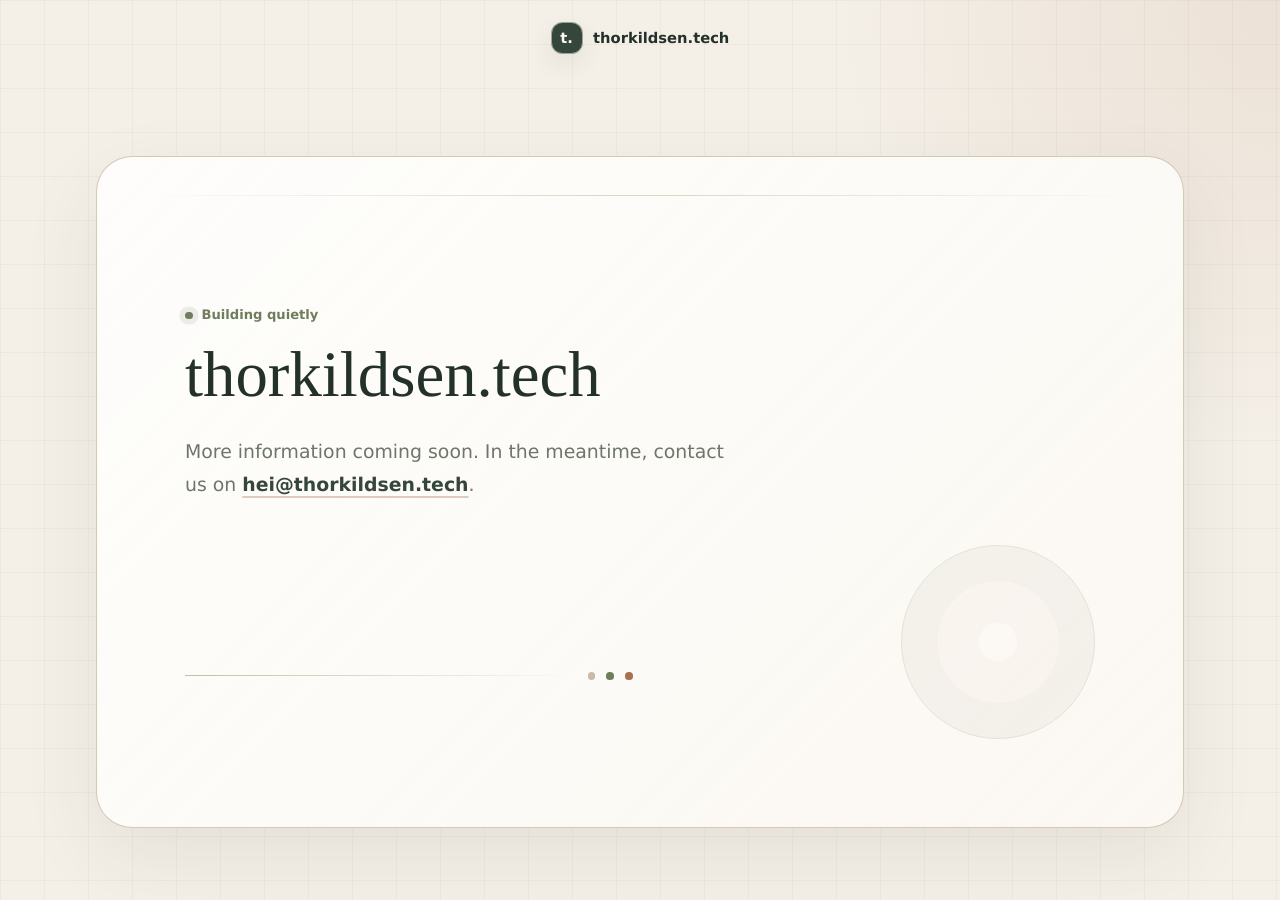
==== public/index.html @ 6506a345 "Add Cloudflare Workers static assets config" ====
<!doctype html>
<html lang="en">
  <head>
    <meta charset="utf-8">
    <meta name="viewport" content="width=device-width, initial-scale=1">
    <title>thorkildsen.tech</title>
    <meta
      name="description"
      content="thorkildsen.tech is a quiet home for upcoming digital products and practical software."
    >
    <link rel="stylesheet" href="styles.css">
  </head>
  <body>
    <header class="site-header" aria-label="Site header">
      <a class="logo" href="/" aria-label="thorkildsen.tech home">
        <span class="logo-mark">t.</span>
        <span>thorkildsen.tech</span>
      </a>
    </header>

    <main>
      <section class="hero" aria-labelledby="home-title">
        <div class="hero-copy">
          <p class="status">Building quietly</p>
          <h1 id="home-title">thorkildsen.tech</h1>
          <p class="lead">
            More information coming soon. In the meantime, contact us on
            <a href="mailto:hei@thorkildsen.tech">hei@thorkildsen.tech</a>.
          </p>
        </div>

        <div class="interface-line" aria-hidden="true">
          <span></span>
          <span></span>
          <span></span>
        </div>
      </section>
    </main>
  </body>
</html>
---- public/styles.css ----
:root {
  --page: #f4efe7;
  --surface: #fbf8f2;
  --surface-soft: #eee6da;
  --ink: #24312b;
  --muted: #6f756a;
  --quiet: #9b927f;
  --line: #ded3c2;
  --line-strong: #c9bba5;
  --sage: #6f7d5c;
  --moss: #35463a;
  --clay: #a96f4f;
  --shadow: rgba(51, 59, 48, 0.08);
}

* {
  box-sizing: border-box;
}

html {
  min-height: 100%;
  background: var(--page);
}

body {
  min-height: 100%;
  margin: 0;
  color: var(--ink);
  background:
    linear-gradient(rgba(36, 49, 43, 0.035) 1px, transparent 1px),
    linear-gradient(90deg, rgba(36, 49, 43, 0.035) 1px, transparent 1px),
    radial-gradient(circle at top right, rgba(169, 111, 79, 0.11), transparent 28rem),
    var(--page);
  background-size: 44px 44px, 44px 44px, auto, auto;
  font-family:
    ui-sans-serif, system-ui, -apple-system, BlinkMacSystemFont, "Segoe UI",
    sans-serif;
  text-rendering: geometricPrecision;
}

a {
  color: inherit;
}

.site-header {
  position: fixed;
  z-index: 10;
  top: 0;
  right: 0;
  left: 0;
  display: flex;
  justify-content: center;
  padding: 1.4rem 1.25rem;
}

.logo {
  display: inline-flex;
  align-items: center;
  gap: 0.65rem;
  color: var(--ink);
  font-size: 0.92rem;
  font-weight: 720;
  letter-spacing: 0;
  text-decoration: none;
}

.logo-mark {
  display: grid;
  width: 2rem;
  height: 2rem;
  align-items: center;
  color: var(--surface);
  background: var(--moss);
  border: 1px solid rgba(255, 255, 255, 0.5);
  border-radius: 0.72rem;
  box-shadow: 0 10px 24px var(--shadow);
  font-size: 0.92rem;
  font-weight: 760;
  place-items: center;
}

main {
  display: grid;
  min-height: 100svh;
  padding: 6.5rem 1.25rem 1.25rem;
  place-items: center;
}

.hero {
  position: relative;
  display: grid;
  width: min(100%, 68rem);
  min-height: min(42rem, calc(100svh - 8rem));
  align-items: center;
  padding: 5.5rem;
  overflow: hidden;
  background:
    linear-gradient(135deg, rgba(255, 255, 255, 0.76), rgba(251, 248, 242, 0.92)),
    var(--surface);
  border: 1px solid rgba(201, 187, 165, 0.78);
  border-radius: 2.25rem;
  box-shadow: 0 28px 80px var(--shadow);
}

.hero::before,
.hero::after {
  position: absolute;
  content: "";
  pointer-events: none;
}

.hero::before {
  top: 2.4rem;
  right: 2.4rem;
  left: 2.4rem;
  height: 1px;
  background: linear-gradient(90deg, transparent, var(--line), transparent);
}

.hero::after {
  right: 5.5rem;
  bottom: 5.5rem;
  width: 12rem;
  height: 12rem;
  border: 1px solid rgba(111, 125, 92, 0.18);
  border-radius: 50%;
  box-shadow:
    inset 0 0 0 2.2rem rgba(111, 125, 92, 0.03),
    inset 0 0 0 4.8rem rgba(169, 111, 79, 0.03);
}

.hero-copy {
  position: relative;
  z-index: 1;
  min-width: 0;
  max-width: 42rem;
}

.status {
  display: inline-flex;
  align-items: center;
  gap: 0.55rem;
  margin: 0 0 1.2rem;
  color: var(--sage);
  font-size: 0.82rem;
  font-weight: 720;
  letter-spacing: 0;
}

.status::before {
  width: 0.48rem;
  height: 0.48rem;
  content: "";
  background: var(--sage);
  border-radius: 50%;
  box-shadow: 0 0 0 0.35rem rgba(111, 125, 92, 0.12);
}

h1 {
  max-width: 100%;
  margin: 0;
  color: var(--ink);
  font-family:
    ui-serif, Georgia, Cambria, "Times New Roman", Times, serif;
  font-size: 4.05rem;
  font-weight: 520;
  line-height: 1.02;
  letter-spacing: 0;
}

.lead {
  max-width: 35rem;
  margin: 1.75rem 0 0;
  color: var(--muted);
  font-size: 1.18rem;
  line-height: 1.75;
}

.lead a {
  color: var(--moss);
  font-weight: 720;
  text-decoration: underline;
  text-decoration-color: rgba(169, 111, 79, 0.35);
  text-decoration-thickness: 0.08em;
  text-underline-offset: 0.24em;
}

.lead a:hover {
  color: var(--clay);
}

.interface-line {
  position: relative;
  z-index: 1;
  display: flex;
  width: min(100%, 28rem);
  align-items: center;
  gap: 0.7rem;
  margin-top: 3.2rem;
}

.interface-line::before {
  flex: 1;
  height: 1px;
  content: "";
  background: linear-gradient(90deg, var(--line-strong), transparent);
}

.interface-line span {
  width: 0.48rem;
  height: 0.48rem;
  background: var(--line-strong);
  border-radius: 50%;
}

.interface-line span:nth-child(2) {
  background: var(--sage);
}

.interface-line span:nth-child(3) {
  background: var(--clay);
}

@media (max-width: 880px) {
  main {
    align-items: stretch;
    padding-top: 5.75rem;
  }

  .hero {
    min-height: calc(100svh - 7rem);
    padding: 3rem;
  }

  .hero::after {
    right: 2rem;
    bottom: 2rem;
  }

  h1 {
    max-width: 100%;
    font-size: 4rem;
  }
}

@media (max-width: 560px) {
  .site-header {
    justify-content: flex-start;
    padding: 1rem;
  }

  main {
    padding: 5rem 0.85rem 0.85rem;
  }

  .hero {
    min-height: calc(100svh - 5.85rem);
    gap: 2.4rem;
    padding: 2rem;
    border-radius: 1.45rem;
  }

  .hero::before {
    right: 1.25rem;
    left: 1.25rem;
  }

  .hero::after {
    width: 10rem;
    height: 10rem;
  }

  .status {
    margin-bottom: 1rem;
  }

  h1 {
    font-size: 2.38rem;
  }

  .lead {
    margin-top: 1.25rem;
    font-size: 1.02rem;
    line-height: 1.65;
  }

  .interface-line {
    margin-top: 2.4rem;
  }
}

@media (max-width: 360px) {
  h1 {
    font-size: 2.08rem;
  }
}
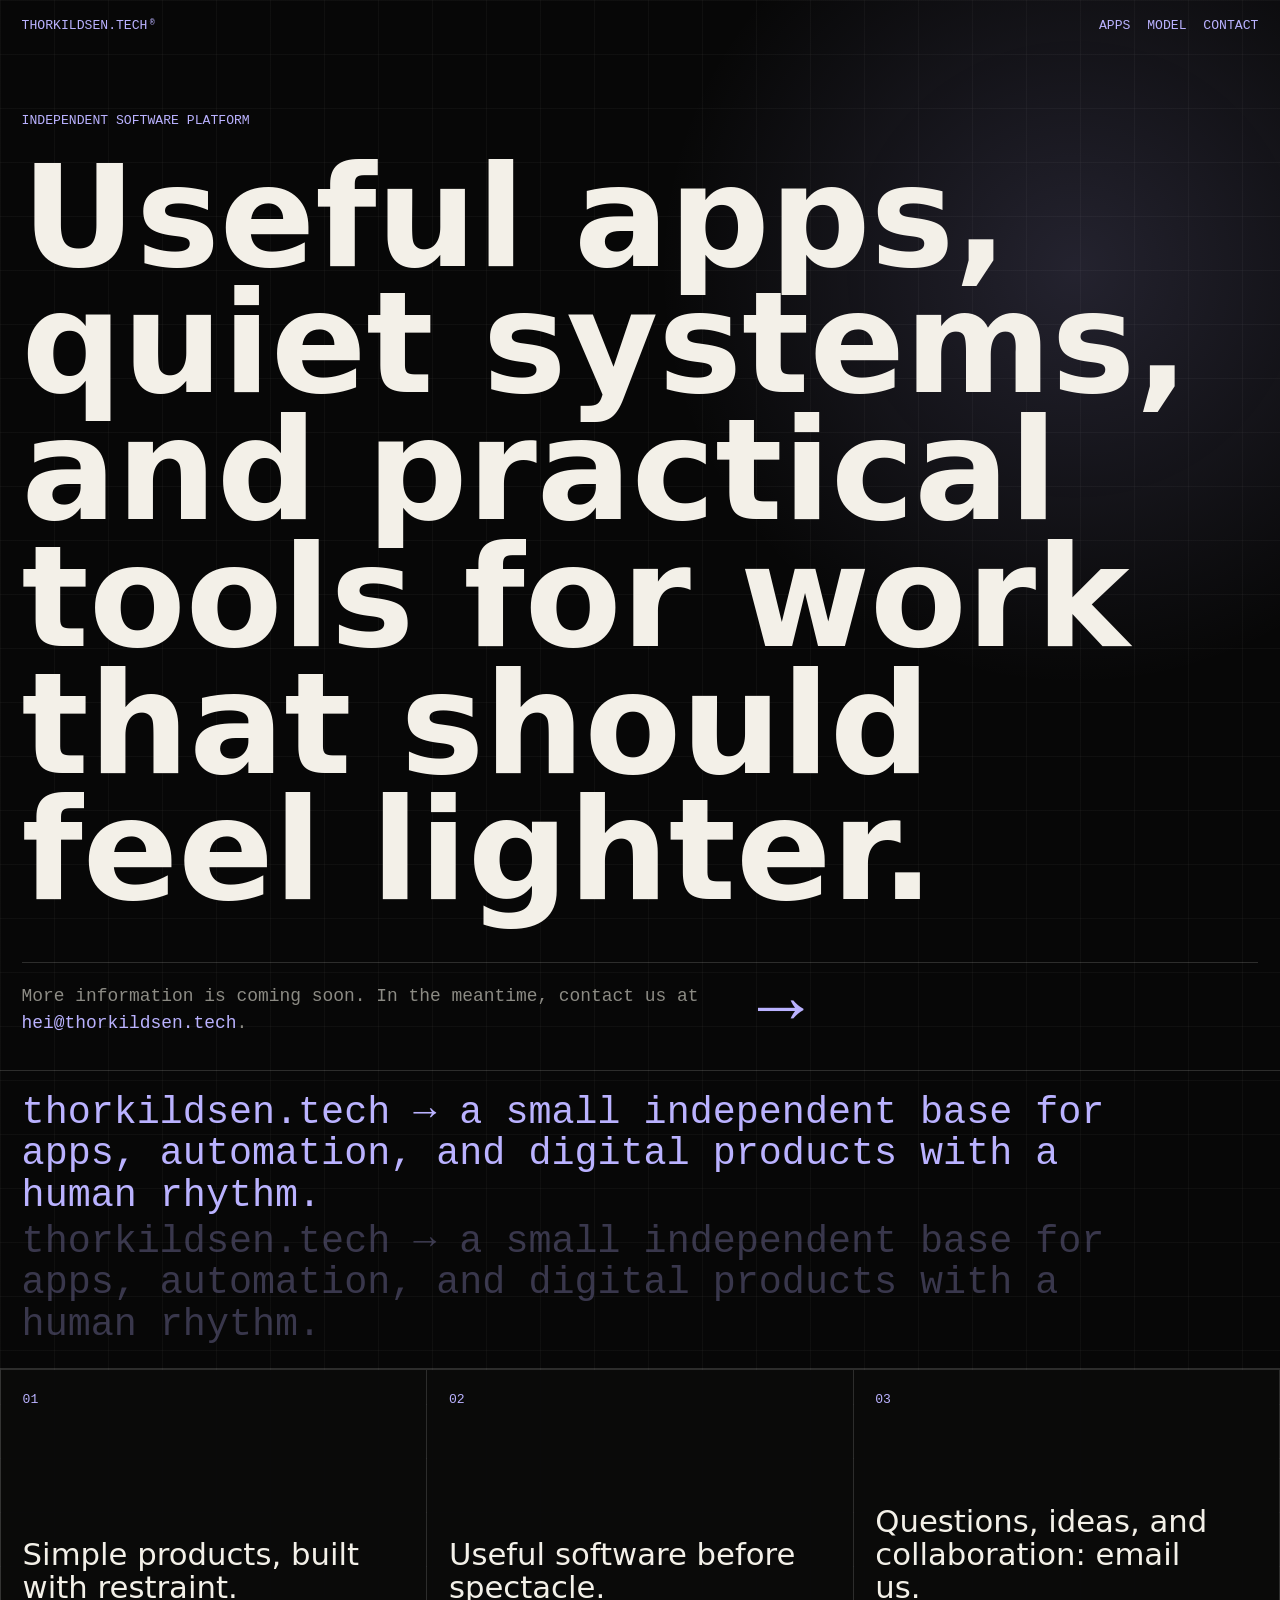
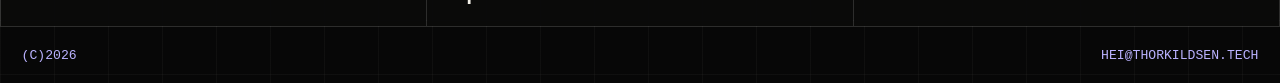
==== commit 7a7f0083: "Redesign landing page with editorial dark style" ====
--- a/public/index.html
+++ b/public/index.html
@@ -6,35 +6,68 @@
     <title>thorkildsen.tech</title>
     <meta
       name="description"
-      content="thorkildsen.tech is a quiet home for upcoming digital products and practical software."
+      content="thorkildsen.tech is an independent home for useful apps, automations, and practical software."
     >
     <link rel="stylesheet" href="styles.css">
   </head>
   <body>
     <header class="site-header" aria-label="Site header">
       <a class="logo" href="/" aria-label="thorkildsen.tech home">
-        <span class="logo-mark">t.</span>
-        <span>thorkildsen.tech</span>
+        thorkildsen.tech<sup>®</sup>
       </a>
+      <nav class="site-nav" aria-label="Primary navigation">
+        <a href="#work">Apps</a>
+        <a href="#model">Model</a>
+        <a href="mailto:hei@thorkildsen.tech">Contact</a>
+      </nav>
     </header>
 
     <main>
       <section class="hero" aria-labelledby="home-title">
-        <div class="hero-copy">
-          <p class="status">Building quietly</p>
-          <h1 id="home-title">thorkildsen.tech</h1>
-          <p class="lead">
-            More information coming soon. In the meantime, contact us on
+        <p class="kicker">Independent software platform</p>
+        <h1 id="home-title">
+          Useful apps, quiet systems, and practical tools for work that should
+          feel lighter.
+        </h1>
+        <div class="hero-footer">
+          <p>
+            More information is coming soon. In the meantime, contact us at
             <a href="mailto:hei@thorkildsen.tech">hei@thorkildsen.tech</a>.
           </p>
+          <span aria-hidden="true">→</span>
         </div>
+      </section>
 
-        <div class="interface-line" aria-hidden="true">
-          <span></span>
-          <span></span>
-          <span></span>
+      <section class="statement" id="work" aria-label="Current focus">
+        <p>
+          thorkildsen.tech → a small independent base for apps, automation, and
+          digital products with a human rhythm.
+        </p>
+        <p>
+          thorkildsen.tech → a small independent base for apps, automation, and
+          digital products with a human rhythm.
+        </p>
+      </section>
+
+      <section class="info-grid" id="model" aria-label="About the model">
+        <div>
+          <span>01</span>
+          <p>Simple products, built with restraint.</p>
+        </div>
+        <div>
+          <span>02</span>
+          <p>Useful software before spectacle.</p>
+        </div>
+        <div>
+          <span>03</span>
+          <p>Questions, ideas, and collaboration: email us.</p>
         </div>
       </section>
     </main>
+
+    <footer class="site-footer">
+      <span>(C)2026</span>
+      <a href="mailto:hei@thorkildsen.tech">hei@thorkildsen.tech</a>
+    </footer>
   </body>
 </html>
--- a/public/styles.css
+++ b/public/styles.css
@@ -1,16 +1,12 @@
 :root {
-  --page: #f4efe7;
-  --surface: #fbf8f2;
-  --surface-soft: #eee6da;
-  --ink: #24312b;
-  --muted: #6f756a;
-  --quiet: #9b927f;
-  --line: #ded3c2;
-  --line-strong: #c9bba5;
-  --sage: #6f7d5c;
-  --moss: #35463a;
-  --clay: #a96f4f;
-  --shadow: rgba(51, 59, 48, 0.08);
+  --bg: #070707;
+  --ink: #f3f0e8;
+  --muted: #8c8b84;
+  --line: rgba(243, 240, 232, 0.16);
+  --accent: #bab2ff;
+  --accent-soft: rgba(186, 178, 255, 0.16);
+  --panel: rgba(243, 240, 232, 0.045);
+  --panel-strong: rgba(243, 240, 232, 0.085);
 }
 
 * {
@@ -19,7 +15,8 @@
 
 html {
   min-height: 100%;
-  background: var(--page);
+  scroll-behavior: smooth;
+  background: var(--bg);
 }
 
 body {
@@ -27,15 +24,15 @@
   margin: 0;
   color: var(--ink);
   background:
-    linear-gradient(rgba(36, 49, 43, 0.035) 1px, transparent 1px),
-    linear-gradient(90deg, rgba(36, 49, 43, 0.035) 1px, transparent 1px),
-    radial-gradient(circle at top right, rgba(169, 111, 79, 0.11), transparent 28rem),
-    var(--page);
-  background-size: 44px 44px, 44px 44px, auto, auto;
+    radial-gradient(circle at 84% 16%, var(--accent-soft), transparent 26rem),
+    linear-gradient(rgba(243, 240, 232, 0.035) 1px, transparent 1px),
+    linear-gradient(90deg, rgba(243, 240, 232, 0.035) 1px, transparent 1px),
+    var(--bg);
+  background-size: auto, 54px 54px, 54px 54px, auto;
   font-family:
-    ui-sans-serif, system-ui, -apple-system, BlinkMacSystemFont, "Segoe UI",
-    sans-serif;
-  text-rendering: geometricPrecision;
+    "Roboto Mono", "DM Mono", ui-monospace, SFMono-Regular, Menlo, Monaco,
+    Consolas, monospace;
+  letter-spacing: 0;
 }
 
 a {
@@ -44,253 +41,266 @@
 
 .site-header {
   position: fixed;
-  z-index: 10;
+  z-index: 20;
   top: 0;
   right: 0;
   left: 0;
   display: flex;
-  justify-content: center;
-  padding: 1.4rem 1.25rem;
+  align-items: center;
+  justify-content: space-between;
+  gap: 1rem;
+  padding: 1.2rem 1.35rem;
+  color: var(--accent);
+  mix-blend-mode: normal;
+}
+
+.logo,
+.site-nav a,
+.site-footer {
+  font-size: 0.82rem;
+  line-height: 1;
+  text-transform: uppercase;
 }
 
 .logo {
   display: inline-flex;
+  align-items: flex-start;
+  font-weight: 500;
+  text-decoration: none;
+}
+
+.logo sup {
+  margin-left: 0.15rem;
+  font-size: 0.52rem;
+  line-height: 1;
+}
+
+.site-nav {
+  display: flex;
   align-items: center;
-  gap: 0.65rem;
-  color: var(--ink);
-  font-size: 0.92rem;
-  font-weight: 720;
-  letter-spacing: 0;
+  gap: 1.05rem;
+}
+
+.site-nav a,
+.site-footer a,
+.hero-footer a {
   text-decoration: none;
 }
 
-.logo-mark {
-  display: grid;
-  width: 2rem;
-  height: 2rem;
-  align-items: center;
-  color: var(--surface);
-  background: var(--moss);
-  border: 1px solid rgba(255, 255, 255, 0.5);
-  border-radius: 0.72rem;
-  box-shadow: 0 10px 24px var(--shadow);
-  font-size: 0.92rem;
-  font-weight: 760;
-  place-items: center;
+.site-nav a {
+  position: relative;
+  color: var(--accent);
+}
+
+.site-nav a::after,
+.site-footer a::after,
+.hero-footer a::after {
+  position: absolute;
+  right: 0;
+  bottom: -0.18rem;
+  left: 0;
+  height: 1px;
+  content: "";
+  background: currentColor;
+  opacity: 0;
+  transform: scaleX(0.4);
+  transform-origin: left;
+  transition: opacity 180ms ease, transform 180ms ease;
+}
+
+.site-nav a:hover::after,
+.site-footer a:hover::after,
+.hero-footer a:hover::after {
+  opacity: 0.9;
+  transform: scaleX(1);
 }
 
 main {
+  min-height: 100svh;
+}
+
+.hero {
   display: grid;
   min-height: 100svh;
-  padding: 6.5rem 1.25rem 1.25rem;
-  place-items: center;
-}
-
-.hero {
-  position: relative;
-  display: grid;
-  width: min(100%, 68rem);
-  min-height: min(42rem, calc(100svh - 8rem));
-  align-items: center;
-  padding: 5.5rem;
-  overflow: hidden;
-  background:
-    linear-gradient(135deg, rgba(255, 255, 255, 0.76), rgba(251, 248, 242, 0.92)),
-    var(--surface);
-  border: 1px solid rgba(201, 187, 165, 0.78);
-  border-radius: 2.25rem;
-  box-shadow: 0 28px 80px var(--shadow);
-}
-
-.hero::before,
-.hero::after {
-  position: absolute;
-  content: "";
-  pointer-events: none;
-}
-
-.hero::before {
-  top: 2.4rem;
-  right: 2.4rem;
-  left: 2.4rem;
-  height: 1px;
-  background: linear-gradient(90deg, transparent, var(--line), transparent);
-}
-
-.hero::after {
-  right: 5.5rem;
-  bottom: 5.5rem;
-  width: 12rem;
-  height: 12rem;
-  border: 1px solid rgba(111, 125, 92, 0.18);
-  border-radius: 50%;
-  box-shadow:
-    inset 0 0 0 2.2rem rgba(111, 125, 92, 0.03),
-    inset 0 0 0 4.8rem rgba(169, 111, 79, 0.03);
-}
-
-.hero-copy {
-  position: relative;
-  z-index: 1;
-  min-width: 0;
-  max-width: 42rem;
-}
-
-.status {
-  display: inline-flex;
-  align-items: center;
-  gap: 0.55rem;
-  margin: 0 0 1.2rem;
-  color: var(--sage);
+  align-content: end;
+  padding: 7rem 1.35rem 2rem;
+}
+
+.kicker {
+  max-width: 33rem;
+  margin: 0 0 1.5rem;
+  color: var(--accent);
   font-size: 0.82rem;
-  font-weight: 720;
-  letter-spacing: 0;
-}
-
-.status::before {
-  width: 0.48rem;
-  height: 0.48rem;
-  content: "";
-  background: var(--sage);
-  border-radius: 50%;
-  box-shadow: 0 0 0 0.35rem rgba(111, 125, 92, 0.12);
+  line-height: 1.35;
+  text-transform: uppercase;
 }
 
 h1 {
-  max-width: 100%;
+  max-width: 13.6ch;
   margin: 0;
   color: var(--ink);
   font-family:
-    ui-serif, Georgia, Cambria, "Times New Roman", Times, serif;
-  font-size: 4.05rem;
+    Inter, ui-sans-serif, system-ui, -apple-system, BlinkMacSystemFont, "Segoe UI",
+    sans-serif;
+  font-size: clamp(4rem, 11vw, 10.8rem);
+  font-weight: 650;
+  line-height: 0.9;
+  letter-spacing: 0;
+}
+
+.hero-footer {
+  display: grid;
+  max-width: 100%;
+  grid-template-columns: minmax(0, 44rem) auto;
+  gap: 2rem;
+  align-items: end;
+  margin-top: 3rem;
+  padding-top: 1.1rem;
+  border-top: 1px solid var(--line);
+}
+
+.hero-footer p {
+  margin: 0;
+  color: var(--muted);
+  font-size: clamp(1rem, 1.4vw, 1.35rem);
+  line-height: 1.55;
+}
+
+.hero-footer a {
+  position: relative;
+  color: var(--accent);
+  white-space: nowrap;
+}
+
+.hero-footer span {
+  color: var(--accent);
+  font-size: clamp(2.5rem, 6vw, 5.5rem);
+  line-height: 0.75;
+}
+
+.statement {
+  display: grid;
+  gap: 0.3rem;
+  padding: 1.35rem;
+  border-top: 1px solid var(--line);
+  border-bottom: 1px solid var(--line);
+}
+
+.statement p {
+  max-width: 72rem;
+  margin: 0;
+  color: var(--accent);
+  font-size: clamp(1.25rem, 3vw, 3rem);
+  font-weight: 500;
+  line-height: 1.08;
+}
+
+.statement p:nth-child(2) {
+  color: rgba(186, 178, 255, 0.28);
+}
+
+.info-grid {
+  display: grid;
+  grid-template-columns: repeat(3, minmax(0, 1fr));
+  gap: 1px;
+  padding: 1px;
+  background: var(--line);
+}
+
+.info-grid div {
+  min-height: 16rem;
+  display: flex;
+  flex-direction: column;
+  justify-content: space-between;
+  padding: 1.35rem;
+  background: rgba(7, 7, 7, 0.92);
+}
+
+.info-grid span {
+  color: var(--accent);
+  font-size: 0.82rem;
+}
+
+.info-grid p {
+  max-width: 22rem;
+  margin: 0;
+  color: var(--ink);
+  font-family:
+    Inter, ui-sans-serif, system-ui, -apple-system, BlinkMacSystemFont, "Segoe UI",
+    sans-serif;
+  font-size: clamp(1.35rem, 2.4vw, 2.4rem);
   font-weight: 520;
-  line-height: 1.02;
-  letter-spacing: 0;
-}
-
-.lead {
-  max-width: 35rem;
-  margin: 1.75rem 0 0;
-  color: var(--muted);
-  font-size: 1.18rem;
-  line-height: 1.75;
-}
-
-.lead a {
-  color: var(--moss);
-  font-weight: 720;
-  text-decoration: underline;
-  text-decoration-color: rgba(169, 111, 79, 0.35);
-  text-decoration-thickness: 0.08em;
-  text-underline-offset: 0.24em;
-}
-
-.lead a:hover {
-  color: var(--clay);
-}
-
-.interface-line {
+  line-height: 1.08;
+}
+
+.site-footer {
+  display: flex;
+  justify-content: space-between;
+  gap: 1rem;
+  padding: 1.35rem;
+  color: var(--accent);
+}
+
+.site-footer a {
   position: relative;
-  z-index: 1;
-  display: flex;
-  width: min(100%, 28rem);
-  align-items: center;
-  gap: 0.7rem;
-  margin-top: 3.2rem;
-}
-
-.interface-line::before {
-  flex: 1;
-  height: 1px;
-  content: "";
-  background: linear-gradient(90deg, var(--line-strong), transparent);
-}
-
-.interface-line span {
-  width: 0.48rem;
-  height: 0.48rem;
-  background: var(--line-strong);
-  border-radius: 50%;
-}
-
-.interface-line span:nth-child(2) {
-  background: var(--sage);
-}
-
-.interface-line span:nth-child(3) {
-  background: var(--clay);
-}
-
-@media (max-width: 880px) {
-  main {
-    align-items: stretch;
-    padding-top: 5.75rem;
+}
+
+@media (max-width: 820px) {
+  .site-header {
+    align-items: flex-start;
+    flex-direction: column;
+    gap: 0.9rem;
+  }
+
+  .site-nav {
+    flex-wrap: wrap;
   }
 
   .hero {
-    min-height: calc(100svh - 7rem);
-    padding: 3rem;
-  }
-
-  .hero::after {
-    right: 2rem;
-    bottom: 2rem;
+    padding-top: 9.5rem;
   }
 
   h1 {
-    max-width: 100%;
-    font-size: 4rem;
-  }
-}
-
-@media (max-width: 560px) {
-  .site-header {
-    justify-content: flex-start;
-    padding: 1rem;
-  }
-
-  main {
-    padding: 5rem 0.85rem 0.85rem;
+    max-width: 10ch;
+    font-size: clamp(3.2rem, 14vw, 6rem);
+  }
+
+  .hero-footer {
+    grid-template-columns: 1fr;
+  }
+
+  .hero-footer span {
+    justify-self: end;
+  }
+
+  .info-grid {
+    grid-template-columns: 1fr;
+  }
+
+  .info-grid div {
+    min-height: 12rem;
+  }
+}
+
+@media (max-width: 500px) {
+  .site-header,
+  .hero,
+  .statement,
+  .site-footer {
+    padding-right: 1rem;
+    padding-left: 1rem;
   }
 
   .hero {
-    min-height: calc(100svh - 5.85rem);
-    gap: 2.4rem;
-    padding: 2rem;
-    border-radius: 1.45rem;
-  }
-
-  .hero::before {
-    right: 1.25rem;
-    left: 1.25rem;
-  }
-
-  .hero::after {
-    width: 10rem;
-    height: 10rem;
-  }
-
-  .status {
-    margin-bottom: 1rem;
-  }
-
-  h1 {
-    font-size: 2.38rem;
-  }
-
-  .lead {
-    margin-top: 1.25rem;
-    font-size: 1.02rem;
-    line-height: 1.65;
-  }
-
-  .interface-line {
-    margin-top: 2.4rem;
-  }
-}
-
-@media (max-width: 360px) {
-  h1 {
-    font-size: 2.08rem;
-  }
-}
+    padding-bottom: 1.25rem;
+  }
+
+  .hero-footer a {
+    white-space: normal;
+  }
+
+  .site-footer {
+    align-items: flex-start;
+    flex-direction: column;
+  }
+}
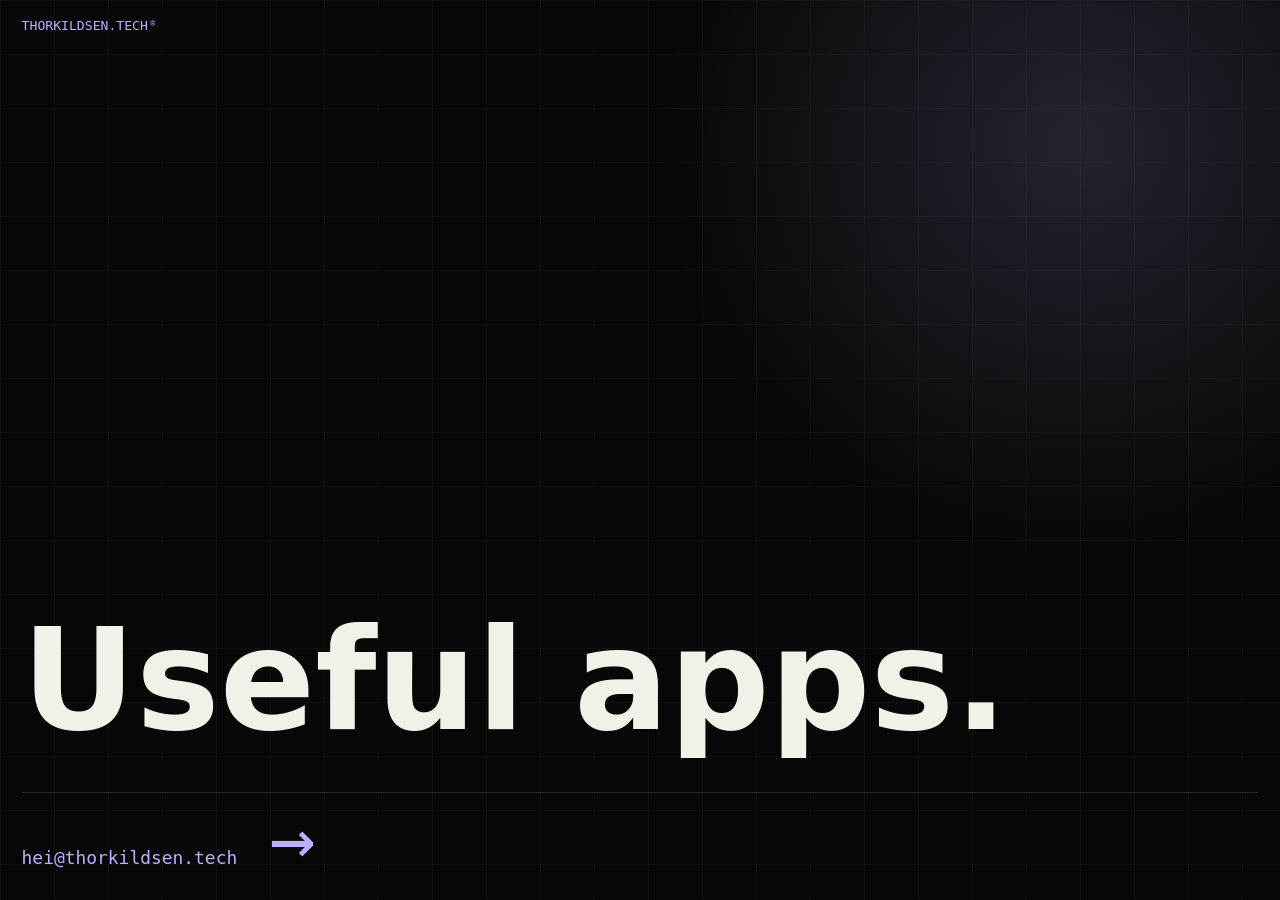
==== commit ad5aeb5d: "Simplify landing page copy" ====
--- a/public/index.html
+++ b/public/index.html
@@ -15,59 +15,16 @@
       <a class="logo" href="/" aria-label="thorkildsen.tech home">
         thorkildsen.tech<sup>®</sup>
       </a>
-      <nav class="site-nav" aria-label="Primary navigation">
-        <a href="#work">Apps</a>
-        <a href="#model">Model</a>
-        <a href="mailto:hei@thorkildsen.tech">Contact</a>
-      </nav>
     </header>
 
     <main>
       <section class="hero" aria-labelledby="home-title">
-        <p class="kicker">Independent software platform</p>
-        <h1 id="home-title">
-          Useful apps, quiet systems, and practical tools for work that should
-          feel lighter.
-        </h1>
+        <h1 id="home-title">Useful apps.</h1>
         <div class="hero-footer">
-          <p>
-            More information is coming soon. In the meantime, contact us at
-            <a href="mailto:hei@thorkildsen.tech">hei@thorkildsen.tech</a>.
-          </p>
+          <a href="mailto:hei@thorkildsen.tech">hei@thorkildsen.tech</a>
           <span aria-hidden="true">→</span>
         </div>
       </section>
-
-      <section class="statement" id="work" aria-label="Current focus">
-        <p>
-          thorkildsen.tech → a small independent base for apps, automation, and
-          digital products with a human rhythm.
-        </p>
-        <p>
-          thorkildsen.tech → a small independent base for apps, automation, and
-          digital products with a human rhythm.
-        </p>
-      </section>
-
-      <section class="info-grid" id="model" aria-label="About the model">
-        <div>
-          <span>01</span>
-          <p>Simple products, built with restraint.</p>
-        </div>
-        <div>
-          <span>02</span>
-          <p>Useful software before spectacle.</p>
-        </div>
-        <div>
-          <span>03</span>
-          <p>Questions, ideas, and collaboration: email us.</p>
-        </div>
-      </section>
     </main>
-
-    <footer class="site-footer">
-      <span>(C)2026</span>
-      <a href="mailto:hei@thorkildsen.tech">hei@thorkildsen.tech</a>
-    </footer>
   </body>
 </html>
--- a/public/styles.css
+++ b/public/styles.css
@@ -47,16 +47,13 @@
   left: 0;
   display: flex;
   align-items: center;
-  justify-content: space-between;
-  gap: 1rem;
+  justify-content: flex-start;
   padding: 1.2rem 1.35rem;
   color: var(--accent);
   mix-blend-mode: normal;
 }
 
-.logo,
-.site-nav a,
-.site-footer {
+.logo {
   font-size: 0.82rem;
   line-height: 1;
   text-transform: uppercase;
@@ -75,25 +72,11 @@
   line-height: 1;
 }
 
-.site-nav {
-  display: flex;
-  align-items: center;
-  gap: 1.05rem;
-}
-
-.site-nav a,
-.site-footer a,
 .hero-footer a {
+  position: relative;
   text-decoration: none;
 }
 
-.site-nav a {
-  position: relative;
-  color: var(--accent);
-}
-
-.site-nav a::after,
-.site-footer a::after,
 .hero-footer a::after {
   position: absolute;
   right: 0;
@@ -108,8 +91,6 @@
   transition: opacity 180ms ease, transform 180ms ease;
 }
 
-.site-nav a:hover::after,
-.site-footer a:hover::after,
 .hero-footer a:hover::after {
   opacity: 0.9;
   transform: scaleX(1);
@@ -124,15 +105,6 @@
   min-height: 100svh;
   align-content: end;
   padding: 7rem 1.35rem 2rem;
-}
-
-.kicker {
-  max-width: 33rem;
-  margin: 0 0 1.5rem;
-  color: var(--accent);
-  font-size: 0.82rem;
-  line-height: 1.35;
-  text-transform: uppercase;
 }
 
 h1 {
@@ -151,7 +123,7 @@
 .hero-footer {
   display: grid;
   max-width: 100%;
-  grid-template-columns: minmax(0, 44rem) auto;
+  grid-template-columns: minmax(0, max-content) auto;
   gap: 2rem;
   align-items: end;
   margin-top: 3rem;
@@ -159,16 +131,10 @@
   border-top: 1px solid var(--line);
 }
 
-.hero-footer p {
-  margin: 0;
-  color: var(--muted);
+.hero-footer a {
+  color: var(--accent);
   font-size: clamp(1rem, 1.4vw, 1.35rem);
-  line-height: 1.55;
-}
-
-.hero-footer a {
-  position: relative;
-  color: var(--accent);
+  line-height: 1.2;
   white-space: nowrap;
 }
 
@@ -178,82 +144,9 @@
   line-height: 0.75;
 }
 
-.statement {
-  display: grid;
-  gap: 0.3rem;
-  padding: 1.35rem;
-  border-top: 1px solid var(--line);
-  border-bottom: 1px solid var(--line);
-}
-
-.statement p {
-  max-width: 72rem;
-  margin: 0;
-  color: var(--accent);
-  font-size: clamp(1.25rem, 3vw, 3rem);
-  font-weight: 500;
-  line-height: 1.08;
-}
-
-.statement p:nth-child(2) {
-  color: rgba(186, 178, 255, 0.28);
-}
-
-.info-grid {
-  display: grid;
-  grid-template-columns: repeat(3, minmax(0, 1fr));
-  gap: 1px;
-  padding: 1px;
-  background: var(--line);
-}
-
-.info-grid div {
-  min-height: 16rem;
-  display: flex;
-  flex-direction: column;
-  justify-content: space-between;
-  padding: 1.35rem;
-  background: rgba(7, 7, 7, 0.92);
-}
-
-.info-grid span {
-  color: var(--accent);
-  font-size: 0.82rem;
-}
-
-.info-grid p {
-  max-width: 22rem;
-  margin: 0;
-  color: var(--ink);
-  font-family:
-    Inter, ui-sans-serif, system-ui, -apple-system, BlinkMacSystemFont, "Segoe UI",
-    sans-serif;
-  font-size: clamp(1.35rem, 2.4vw, 2.4rem);
-  font-weight: 520;
-  line-height: 1.08;
-}
-
-.site-footer {
-  display: flex;
-  justify-content: space-between;
-  gap: 1rem;
-  padding: 1.35rem;
-  color: var(--accent);
-}
-
-.site-footer a {
-  position: relative;
-}
-
 @media (max-width: 820px) {
   .site-header {
-    align-items: flex-start;
-    flex-direction: column;
-    gap: 0.9rem;
-  }
-
-  .site-nav {
-    flex-wrap: wrap;
+    align-items: center;
   }
 
   .hero {
@@ -273,20 +166,11 @@
     justify-self: end;
   }
 
-  .info-grid {
-    grid-template-columns: 1fr;
-  }
-
-  .info-grid div {
-    min-height: 12rem;
-  }
 }
 
 @media (max-width: 500px) {
   .site-header,
-  .hero,
-  .statement,
-  .site-footer {
+  .hero {
     padding-right: 1rem;
     padding-left: 1rem;
   }
@@ -299,8 +183,4 @@
     white-space: normal;
   }
 
-  .site-footer {
-    align-items: flex-start;
-    flex-direction: column;
-  }
 }
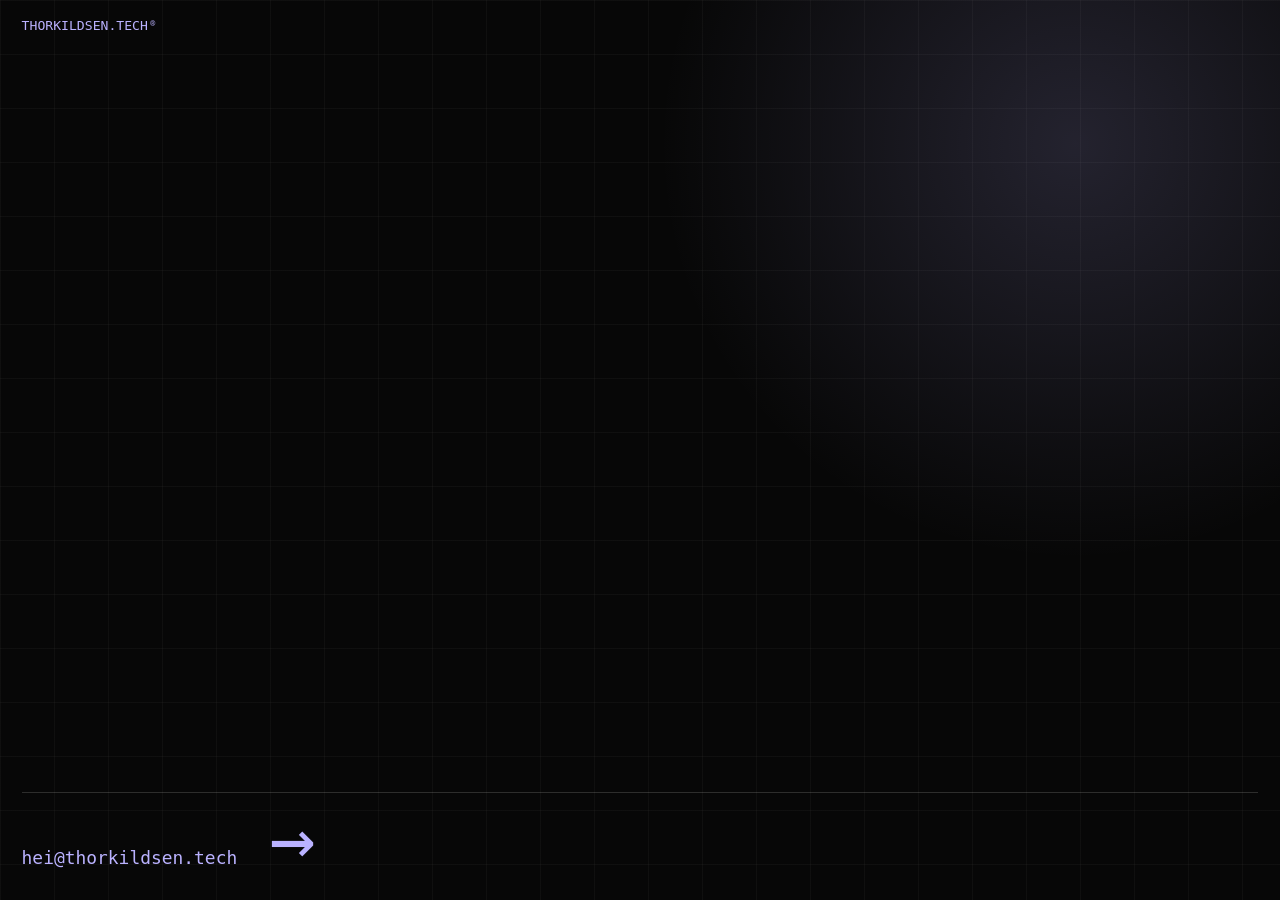
==== commit d58fc3c4: "Remove landing page headline" ====
--- a/public/index.html
+++ b/public/index.html
@@ -18,8 +18,7 @@
     </header>
 
     <main>
-      <section class="hero" aria-labelledby="home-title">
-        <h1 id="home-title">Useful apps.</h1>
+      <section class="hero" aria-label="Contact">
         <div class="hero-footer">
           <a href="mailto:hei@thorkildsen.tech">hei@thorkildsen.tech</a>
           <span aria-hidden="true">→</span>
--- a/public/styles.css
+++ b/public/styles.css
@@ -107,26 +107,12 @@
   padding: 7rem 1.35rem 2rem;
 }
 
-h1 {
-  max-width: 13.6ch;
-  margin: 0;
-  color: var(--ink);
-  font-family:
-    Inter, ui-sans-serif, system-ui, -apple-system, BlinkMacSystemFont, "Segoe UI",
-    sans-serif;
-  font-size: clamp(4rem, 11vw, 10.8rem);
-  font-weight: 650;
-  line-height: 0.9;
-  letter-spacing: 0;
-}
-
 .hero-footer {
   display: grid;
   max-width: 100%;
   grid-template-columns: minmax(0, max-content) auto;
   gap: 2rem;
   align-items: end;
-  margin-top: 3rem;
   padding-top: 1.1rem;
   border-top: 1px solid var(--line);
 }
@@ -150,12 +136,7 @@
   }
 
   .hero {
-    padding-top: 9.5rem;
-  }
-
-  h1 {
-    max-width: 10ch;
-    font-size: clamp(3.2rem, 14vw, 6rem);
+    padding-top: 7rem;
   }
 
   .hero-footer {
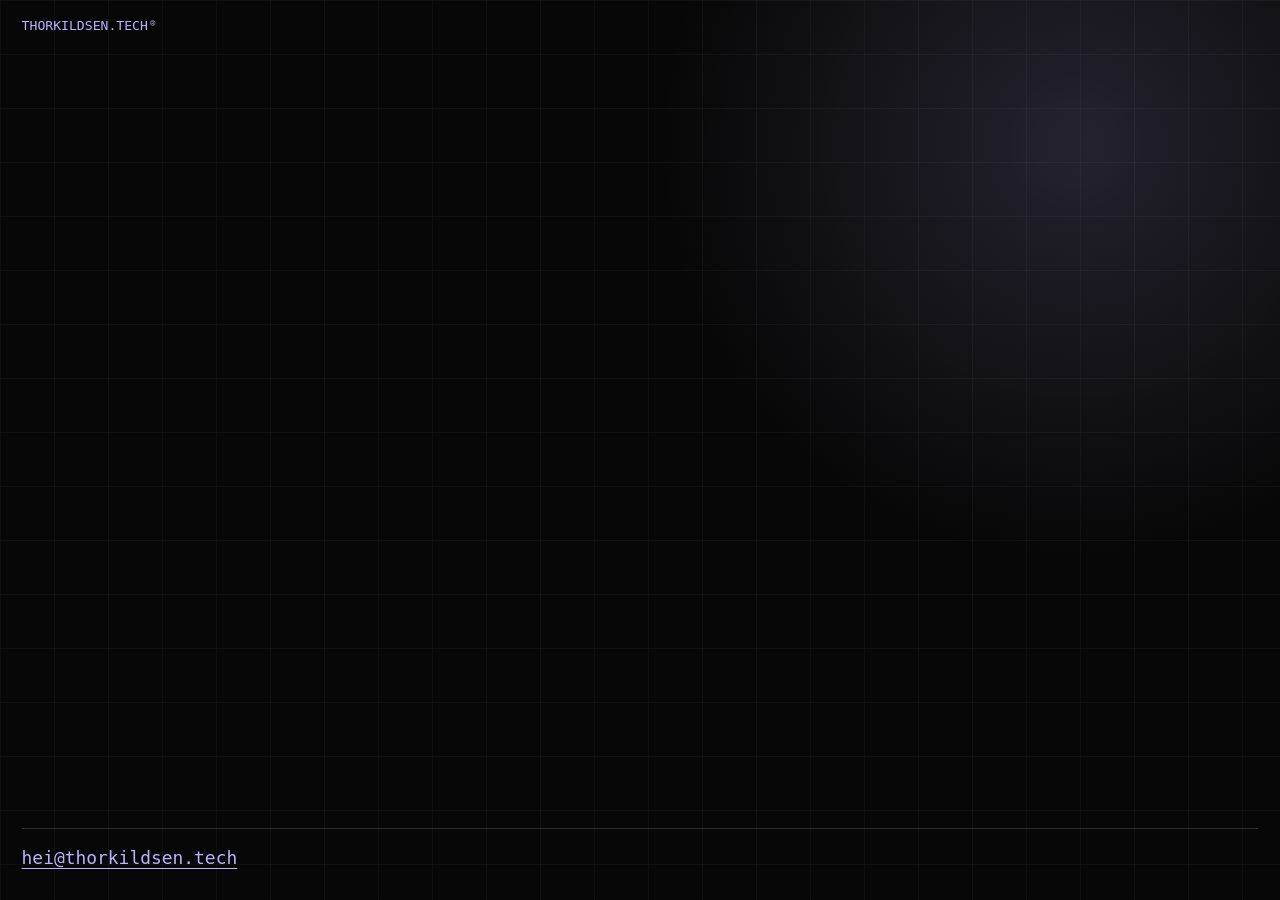
==== commit f97931e5: "Simplify contact link" ====
--- a/public/index.html
+++ b/public/index.html
@@ -20,8 +20,11 @@
     <main>
       <section class="hero" aria-label="Contact">
         <div class="hero-footer">
-          <a href="mailto:hei@thorkildsen.tech">hei@thorkildsen.tech</a>
-          <span aria-hidden="true">→</span>
+          <a
+            href="mailto:hei@thorkildsen.tech"
+            target="_blank"
+            rel="noopener"
+          >hei@thorkildsen.tech</a>
         </div>
       </section>
     </main>
--- a/public/styles.css
+++ b/public/styles.css
@@ -57,9 +57,6 @@
   font-size: 0.82rem;
   line-height: 1;
   text-transform: uppercase;
-}
-
-.logo {
   display: inline-flex;
   align-items: flex-start;
   font-weight: 500;
@@ -70,30 +67,6 @@
   margin-left: 0.15rem;
   font-size: 0.52rem;
   line-height: 1;
-}
-
-.hero-footer a {
-  position: relative;
-  text-decoration: none;
-}
-
-.hero-footer a::after {
-  position: absolute;
-  right: 0;
-  bottom: -0.18rem;
-  left: 0;
-  height: 1px;
-  content: "";
-  background: currentColor;
-  opacity: 0;
-  transform: scaleX(0.4);
-  transform-origin: left;
-  transition: opacity 180ms ease, transform 180ms ease;
-}
-
-.hero-footer a:hover::after {
-  opacity: 0.9;
-  transform: scaleX(1);
 }
 
 main {
@@ -108,10 +81,8 @@
 }
 
 .hero-footer {
-  display: grid;
+  display: flex;
   max-width: 100%;
-  grid-template-columns: minmax(0, max-content) auto;
-  gap: 2rem;
   align-items: end;
   padding-top: 1.1rem;
   border-top: 1px solid var(--line);
@@ -119,15 +90,13 @@
 
 .hero-footer a {
   color: var(--accent);
+  cursor: pointer;
   font-size: clamp(1rem, 1.4vw, 1.35rem);
   line-height: 1.2;
+  text-decoration: underline;
+  text-decoration-thickness: 1px;
+  text-underline-offset: 0.22em;
   white-space: nowrap;
-}
-
-.hero-footer span {
-  color: var(--accent);
-  font-size: clamp(2.5rem, 6vw, 5.5rem);
-  line-height: 0.75;
 }
 
 @media (max-width: 820px) {
@@ -137,14 +106,6 @@
 
   .hero {
     padding-top: 7rem;
-  }
-
-  .hero-footer {
-    grid-template-columns: 1fr;
-  }
-
-  .hero-footer span {
-    justify-self: end;
   }
 
 }
